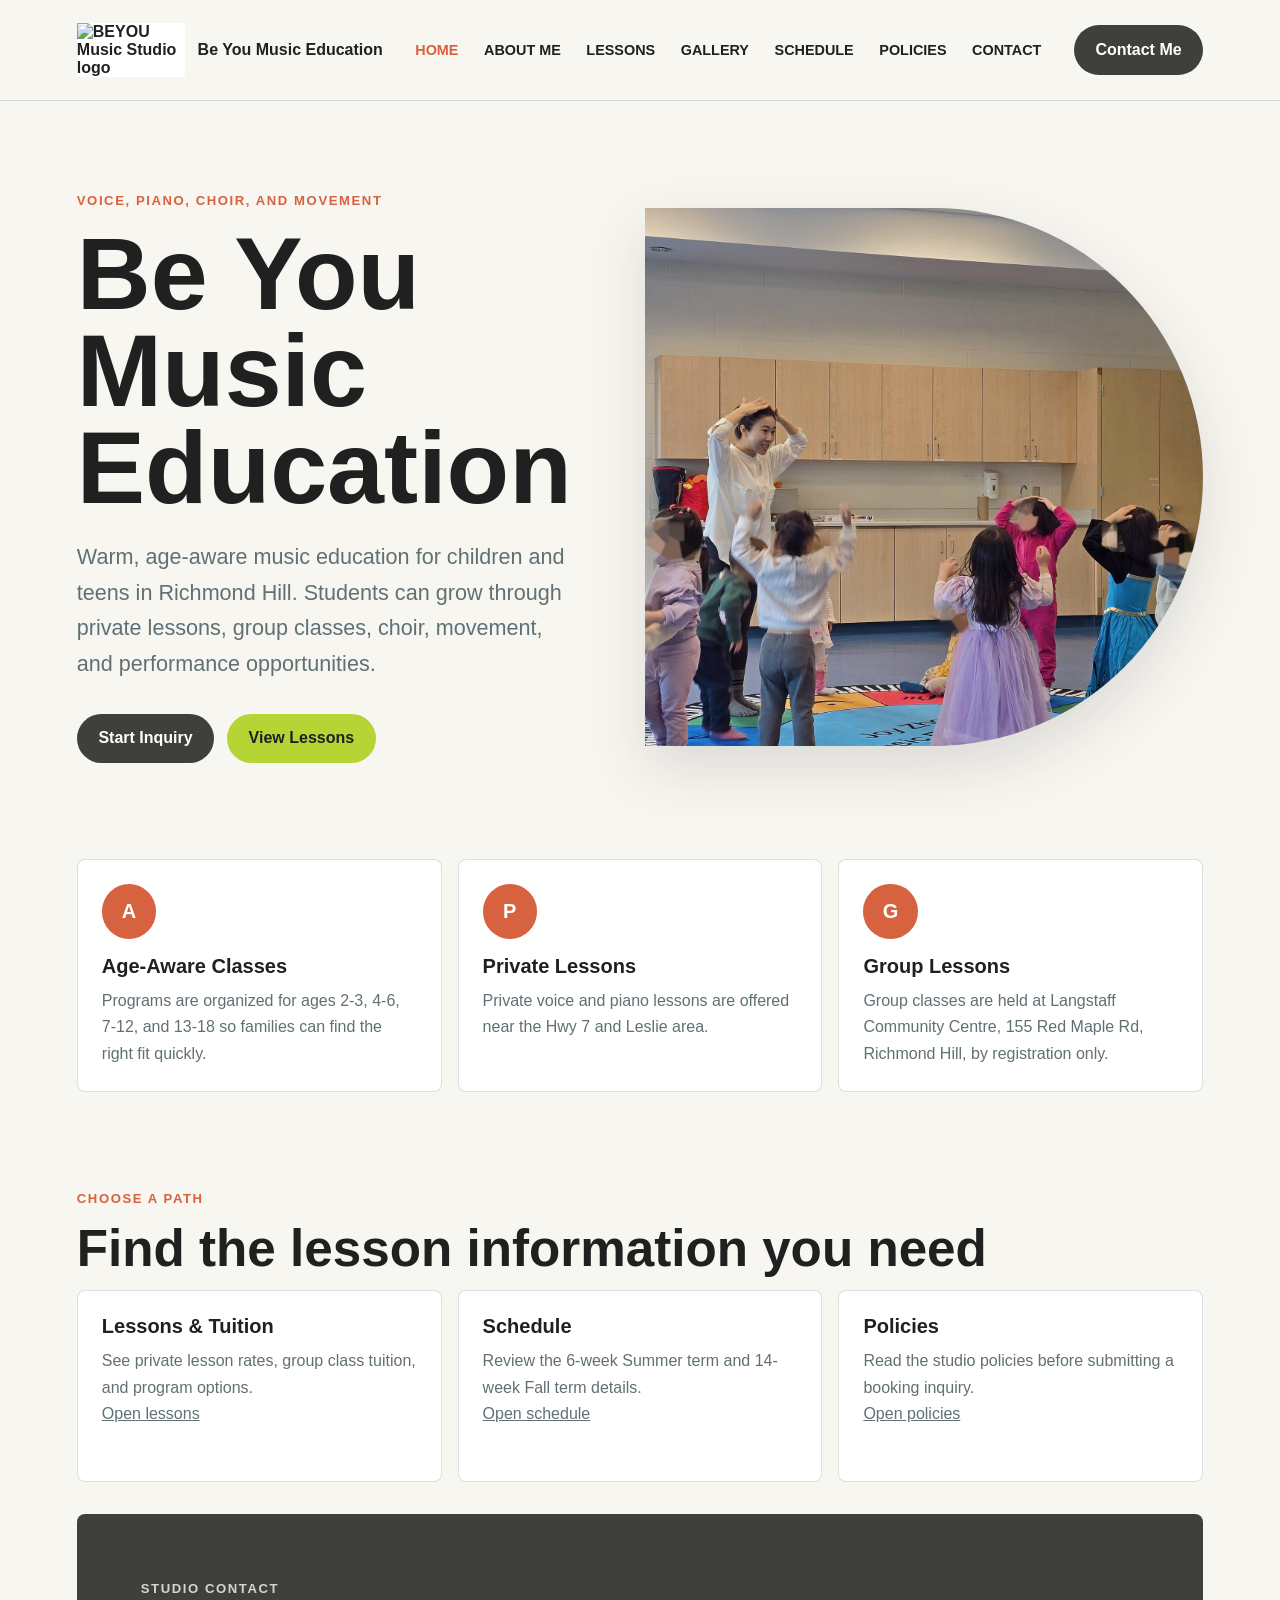
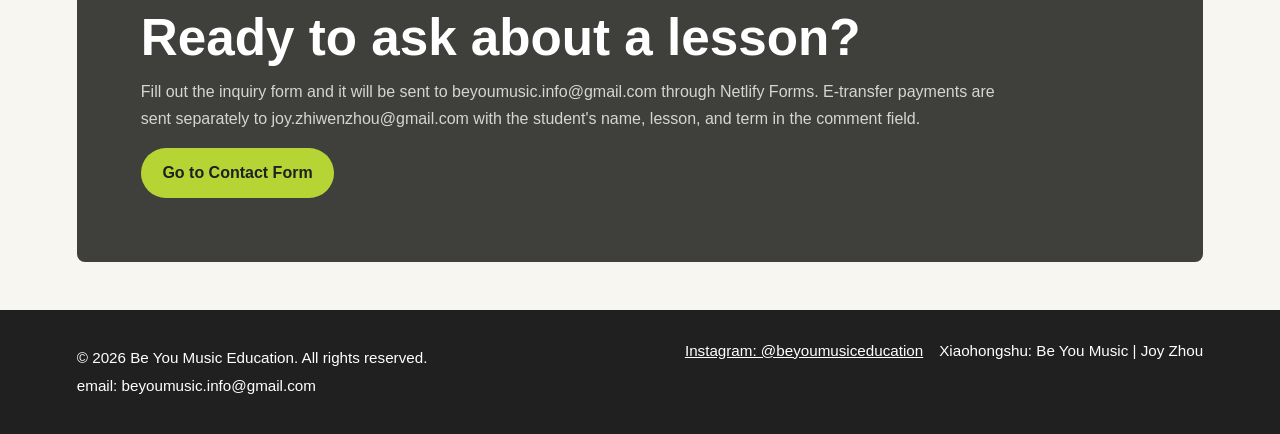
==== index.html @ e52ca836 "Initial commit via Netlify [skip ci]" ====
<!DOCTYPE html>
<html lang="en">
<head>
  <meta charset="UTF-8">
  <meta name="viewport" content="width=device-width, initial-scale=1.0">
  <title>Be You Music Education | Richmond Hill Music Lessons</title>
  <meta name="description" content="Be You Music Education offers private voice and piano lessons, choir, and music movement classes for children in Richmond Hill.">
  <style>
    :root {
      --ink: #202020;
      --deep: #3f403c;
      --teal: #6f8f86;
      --coral: #d7623f;
      --sun: #b6d535;
      --paper: #f7f6f1;
      --soft: #ecebe4;
      --white: #ffffff;
      --muted: #617074;
      --line: rgba(20, 32, 35, 0.14);
      --shadow: 0 22px 60px rgba(51, 51, 46, 0.14);
    }

    * {
      box-sizing: border-box;
    }

    body {
      margin: 0;
      background: var(--paper);
      color: var(--ink);
      font-family: "Segoe UI", Arial, sans-serif;
    }

    img {
      display: block;
      max-width: 100%;
    }

    a {
      color: inherit;
    }

    .site-header {
      position: sticky;
      top: 0;
      z-index: 10;
      display: grid;
      grid-template-columns: auto 1fr auto;
      align-items: center;
      gap: 2rem;
      min-height: 6.3rem;
      padding: 1rem clamp(1rem, 6vw, 6rem);
      background: rgba(247, 246, 241, 0.94);
      border-bottom: 1px solid var(--line);
      backdrop-filter: blur(16px);
    }

    .brand {
      display: inline-flex;
      align-items: center;
      gap: 0.8rem;
      font-weight: 800;
      letter-spacing: 0;
      text-decoration: none;
    }

    .brand-mark {
      display: grid;
      place-items: center;
      width: 3rem;
      height: 3rem;
      border-radius: 50%;
      background: var(--deep);
      color: var(--white);
      font-weight: 800;
    }

    .brand-logo {
      display: block;
      width: clamp(4.8rem, 9vw, 6.75rem);
      height: auto;
      object-fit: contain;
      border-radius: 0;
      background: var(--white);
      box-shadow: none;
    }

    .site-nav {
      display: flex;
      justify-content: center;
      gap: clamp(0.8rem, 2vw, 2rem);
      font-size: 0.9rem;
      font-weight: 700;
      text-transform: uppercase;
    }

    .site-nav a {
      text-decoration: none;
    }

    .site-nav .active {
      color: var(--coral);
    }

    .header-cta,
    .button {
      display: inline-flex;
      align-items: center;
      justify-content: center;
      min-height: 3.1rem;
      padding: 0.85rem 1.35rem;
      border: 0;
      border-radius: 999px;
      background: var(--deep);
      color: var(--white);
      font-weight: 800;
      text-decoration: none;
    }

    .menu-toggle {
      display: none;
    }

    .hero {
      display: grid;
      grid-template-columns: minmax(0, 0.95fr) minmax(18rem, 1.05fr);
      align-items: center;
      gap: clamp(2rem, 5vw, 5rem);
      padding: clamp(3rem, 7vw, 6rem) clamp(1rem, 6vw, 6rem) 3rem;
    }

    .eyebrow {
      margin: 0 0 0.8rem;
      color: var(--coral);
      font-size: 0.82rem;
      font-weight: 900;
      letter-spacing: 0.12em;
      text-transform: uppercase;
    }

    h1 {
      max-width: 11ch;
      margin: 0;
      font-size: clamp(3rem, 8vw, 6.8rem);
      line-height: 0.95;
      letter-spacing: 0;
    }

    .lede {
      max-width: 44rem;
      margin: 1.4rem 0 2rem;
      color: var(--muted);
      font-size: clamp(1.05rem, 2vw, 1.35rem);
      line-height: 1.65;
    }

    .hero-actions {
      display: flex;
      flex-wrap: wrap;
      gap: 0.8rem;
    }

    .button-secondary {
      background: var(--sun);
      color: var(--ink);
    }

    .hero-image {
      overflow: hidden;
      border-radius: 0 999px 999px 0;
      box-shadow: var(--shadow);
    }

    .hero-image img {
      width: 100%;
      height: clamp(24rem, 42vw, 35rem);
      object-fit: cover;
    }

    .quick-points,
    .home-section {
      padding: 3rem clamp(1rem, 6vw, 6rem);
    }

    .point-grid,
    .lesson-grid {
      display: grid;
      grid-template-columns: repeat(3, minmax(0, 1fr));
      gap: 1rem;
    }

    .point,
    .lesson-card {
      min-height: 12rem;
      padding: 1.5rem;
      border: 1px solid var(--line);
      border-radius: 8px;
      background: var(--white);
    }

    .point-icon {
      display: grid;
      place-items: center;
      width: 3.4rem;
      height: 3.4rem;
      margin-bottom: 1rem;
      border-radius: 50%;
      background: var(--coral);
      color: var(--white);
      font-weight: 900;
      font-size: 1.25rem;
    }

    h2 {
      margin: 0 0 1rem;
      font-size: clamp(2rem, 4vw, 3.5rem);
      line-height: 1;
    }

    h3 {
      margin: 0 0 0.65rem;
      font-size: 1.25rem;
    }

    p {
      line-height: 1.65;
    }

    .lesson-card p,
    .point p {
      margin: 0;
      color: var(--muted);
    }

    .studio-band {
      margin-top: 2rem;
      padding: clamp(2rem, 5vw, 4rem);
      border-radius: 8px;
      background: var(--deep);
      color: var(--white);
    }

    .studio-band p {
      max-width: 54rem;
      color: rgba(255, 255, 255, 0.78);
    }

    .site-footer {
      display: flex;
      flex-wrap: wrap;
      justify-content: space-between;
      gap: 1rem;
      padding: 2rem clamp(1rem, 6vw, 6rem);
      background: #202020;
      color: var(--white);
      font-size: 0.95rem;
    }

    .site-footer p {
      margin: 0.2rem 0;
    }

    .footer-socials {
      display: flex;
      flex-wrap: wrap;
      gap: 1rem;
    }

    @media (max-width: 900px) {
      .site-header {
        grid-template-columns: 1fr auto;
      }

      .menu-toggle {
        display: inline-flex;
        flex-direction: column;
        gap: 0.25rem;
        width: 2.75rem;
        height: 2.75rem;
        align-items: center;
        justify-content: center;
        border: 1px solid var(--line);
        border-radius: 50%;
        background: var(--white);
      }

      .menu-toggle span:not(.sr-only) {
        width: 1.1rem;
        height: 2px;
        background: var(--ink);
      }

      .site-nav {
        grid-column: 1 / -1;
        display: none;
        flex-direction: column;
        align-items: flex-start;
        padding: 1rem 0 0;
      }

      .site-nav.open {
        display: flex;
      }

      .header-cta {
        display: none;
      }

      .hero,
      .point-grid,
      .lesson-grid {
        grid-template-columns: 1fr;
      }

      .hero-image {
        border-radius: 8px;
      }
    }

    @media (max-width: 560px) {
      .site-footer {
        display: block;
        text-align: left;
      }

      .footer-socials {
        display: grid;
        margin-top: 1rem;
      }
    }
  </style>
</head>
<body>
  <header class="site-header">
    <a class="brand" href="index.html" aria-label="Be You Music Education home">
      <img class="brand-logo" src="assets/logo.JPG" alt="BEYOU Music Studio logo">
      <span>Be You Music Education</span>
    </a>

    <button class="menu-toggle" type="button" aria-expanded="false" aria-controls="site-nav">
      <span></span>
      <span></span>
      <span></span>
      <span class="sr-only">Menu</span>
    </button>

    <nav class="site-nav" id="site-nav" aria-label="Primary navigation">
      <a class="active" href="index.html">Home</a>
      <a href="about.html">About Me</a>
      <a href="lessons.html">Lessons</a>
      <a href="gallery.html">Gallery</a>
      <a href="schedule.html">Schedule</a>
      <a href="policy.html">Policies</a>
      <a href="contact.html">Contact</a>
    </nav>

    <a class="header-cta" href="contact.html">Contact Me</a>
  </header>

  <main>
    <form name="booking-inquiry" method="POST" action="/thank-you.html" data-netlify="true" netlify-honeypot="bot-field" hidden>
      <input type="hidden" name="form-name" value="booking-inquiry">
      <input name="parentName">
      <input name="email">
      <input name="phone">
      <input name="student">
      <input name="program">
      <input name="source">
      <textarea name="message"></textarea>
      <input name="acceptedPolicy">
      <input name="bot-field">
    </form>

    <section class="hero">
      <div>
        <p class="eyebrow">Voice, piano, choir, and movement</p>
        <h1>Be You Music Education</h1>
        <p class="lede">
          Warm, age-aware music education for children and teens in Richmond Hill. Students can grow through private lessons, group classes, choir, movement, and performance opportunities.
        </p>
        <div class="hero-actions">
          <a class="button" href="contact.html">Start Inquiry</a>
          <a class="button button-secondary" href="lessons.html">View Lessons</a>
        </div>
      </div>
      <div class="hero-image">
        <img src="[data-uri]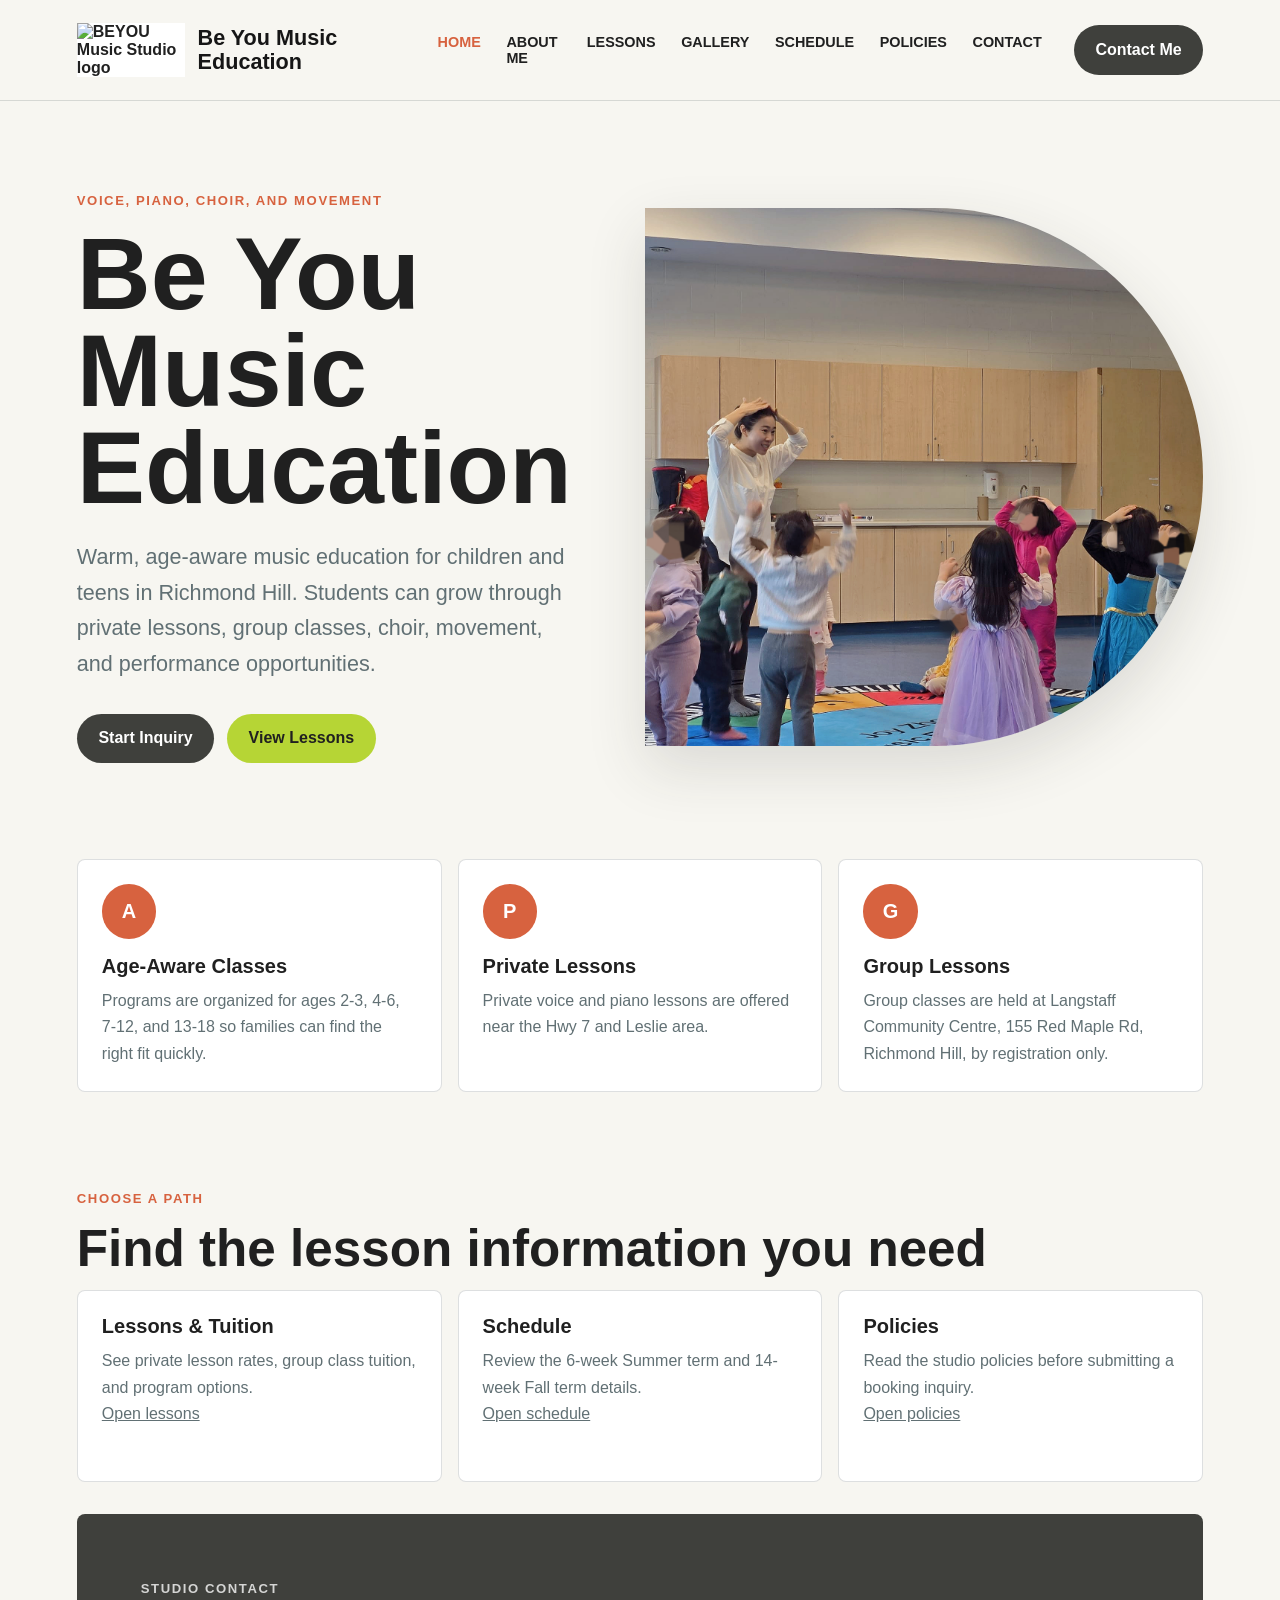
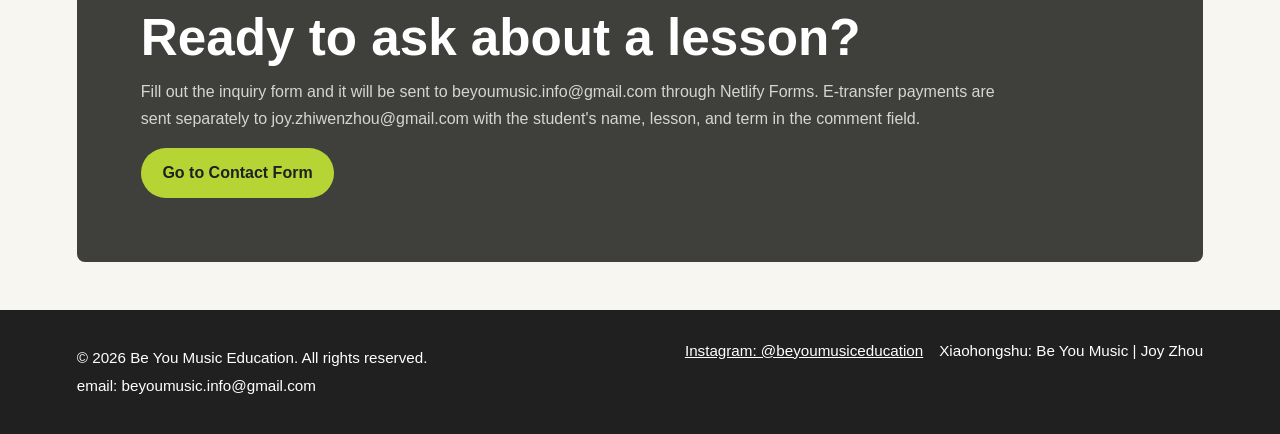
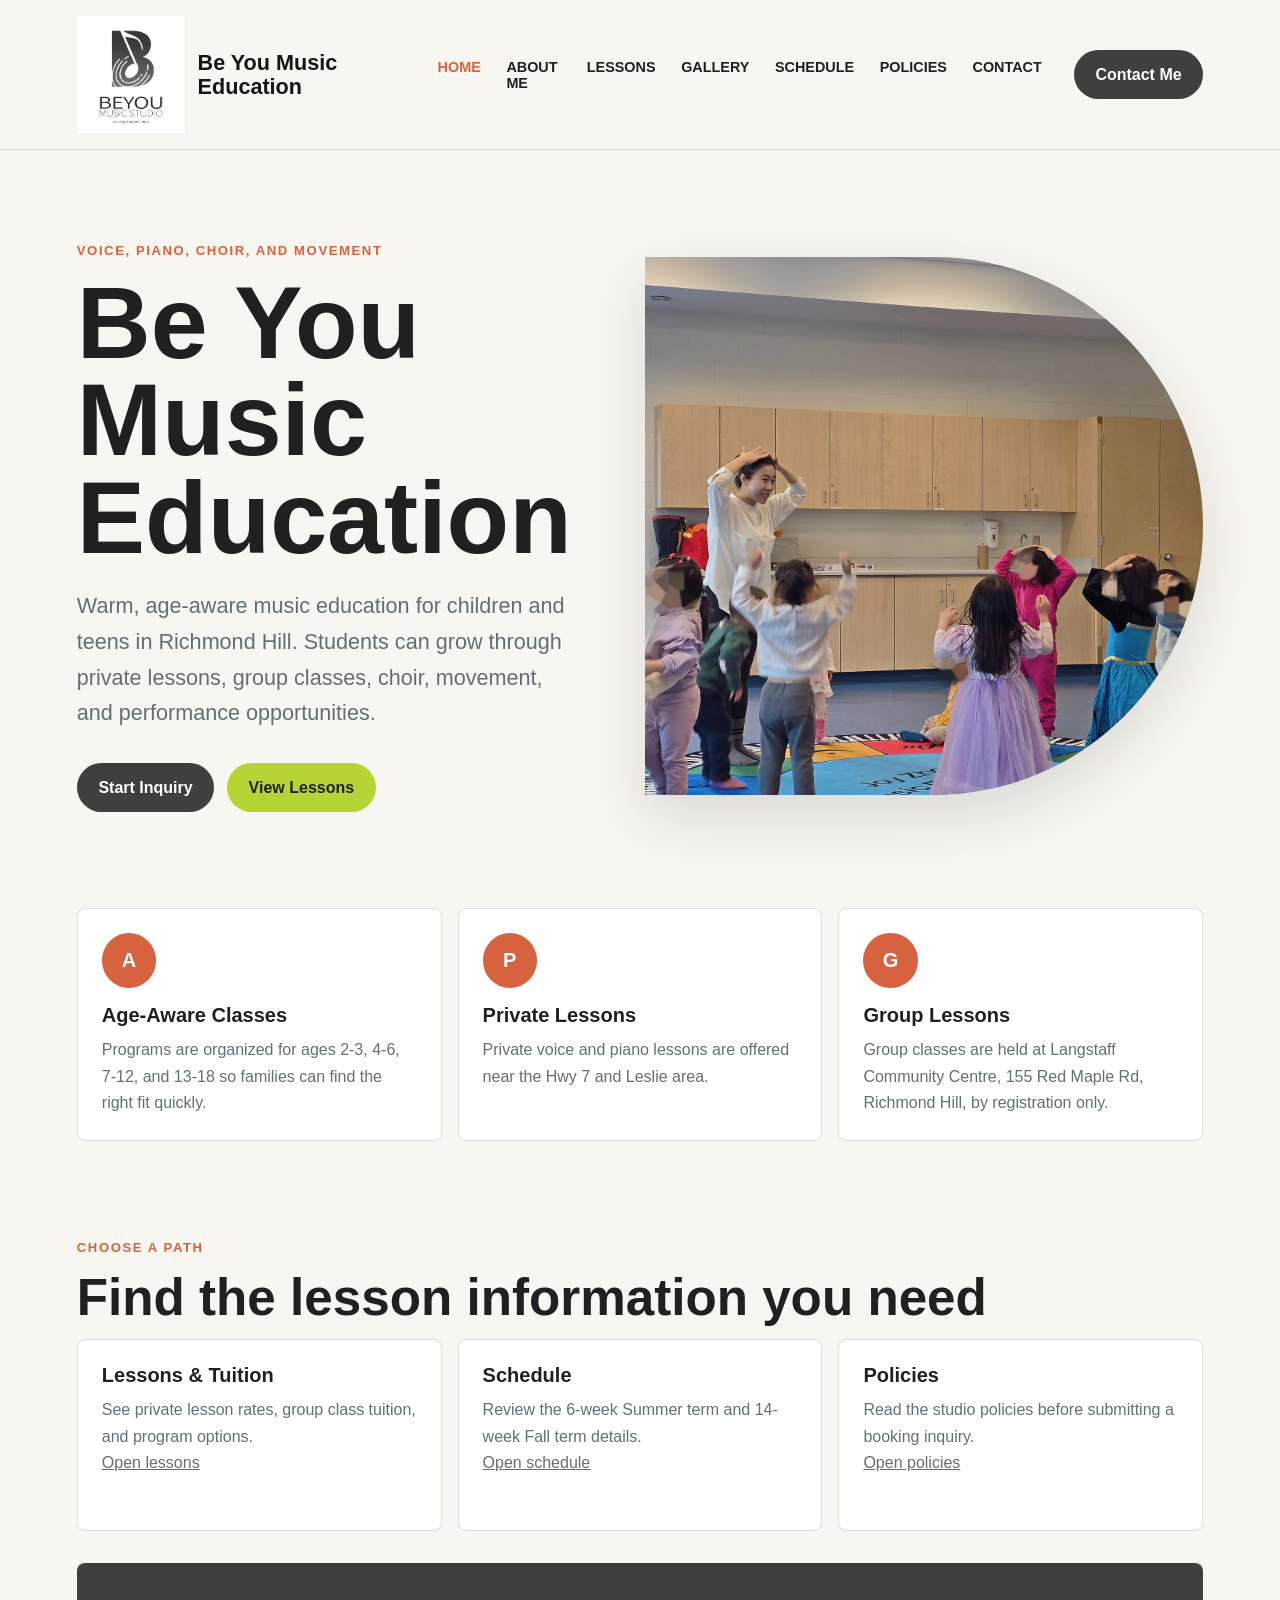
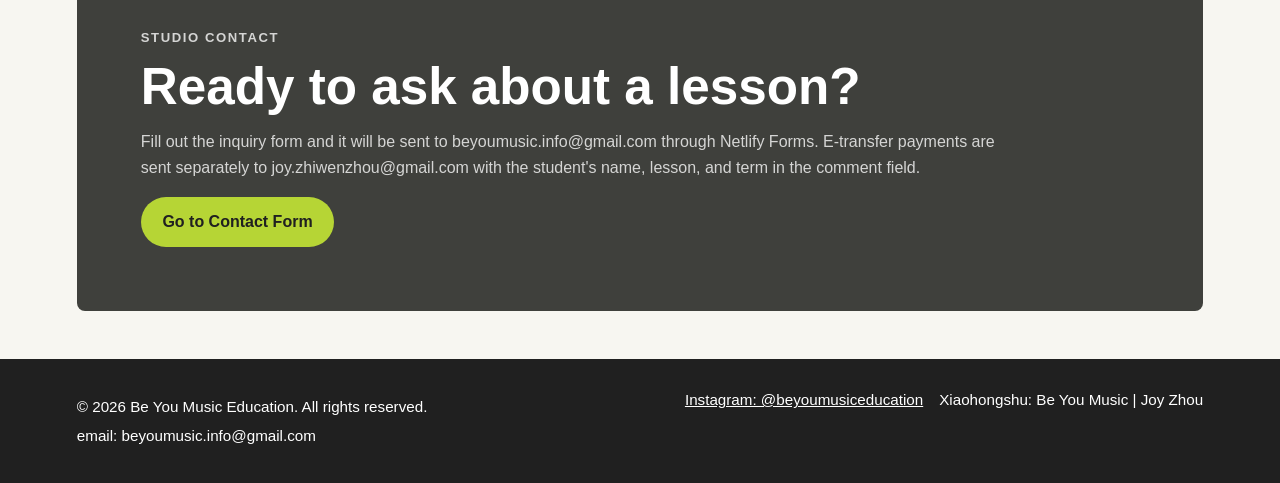
